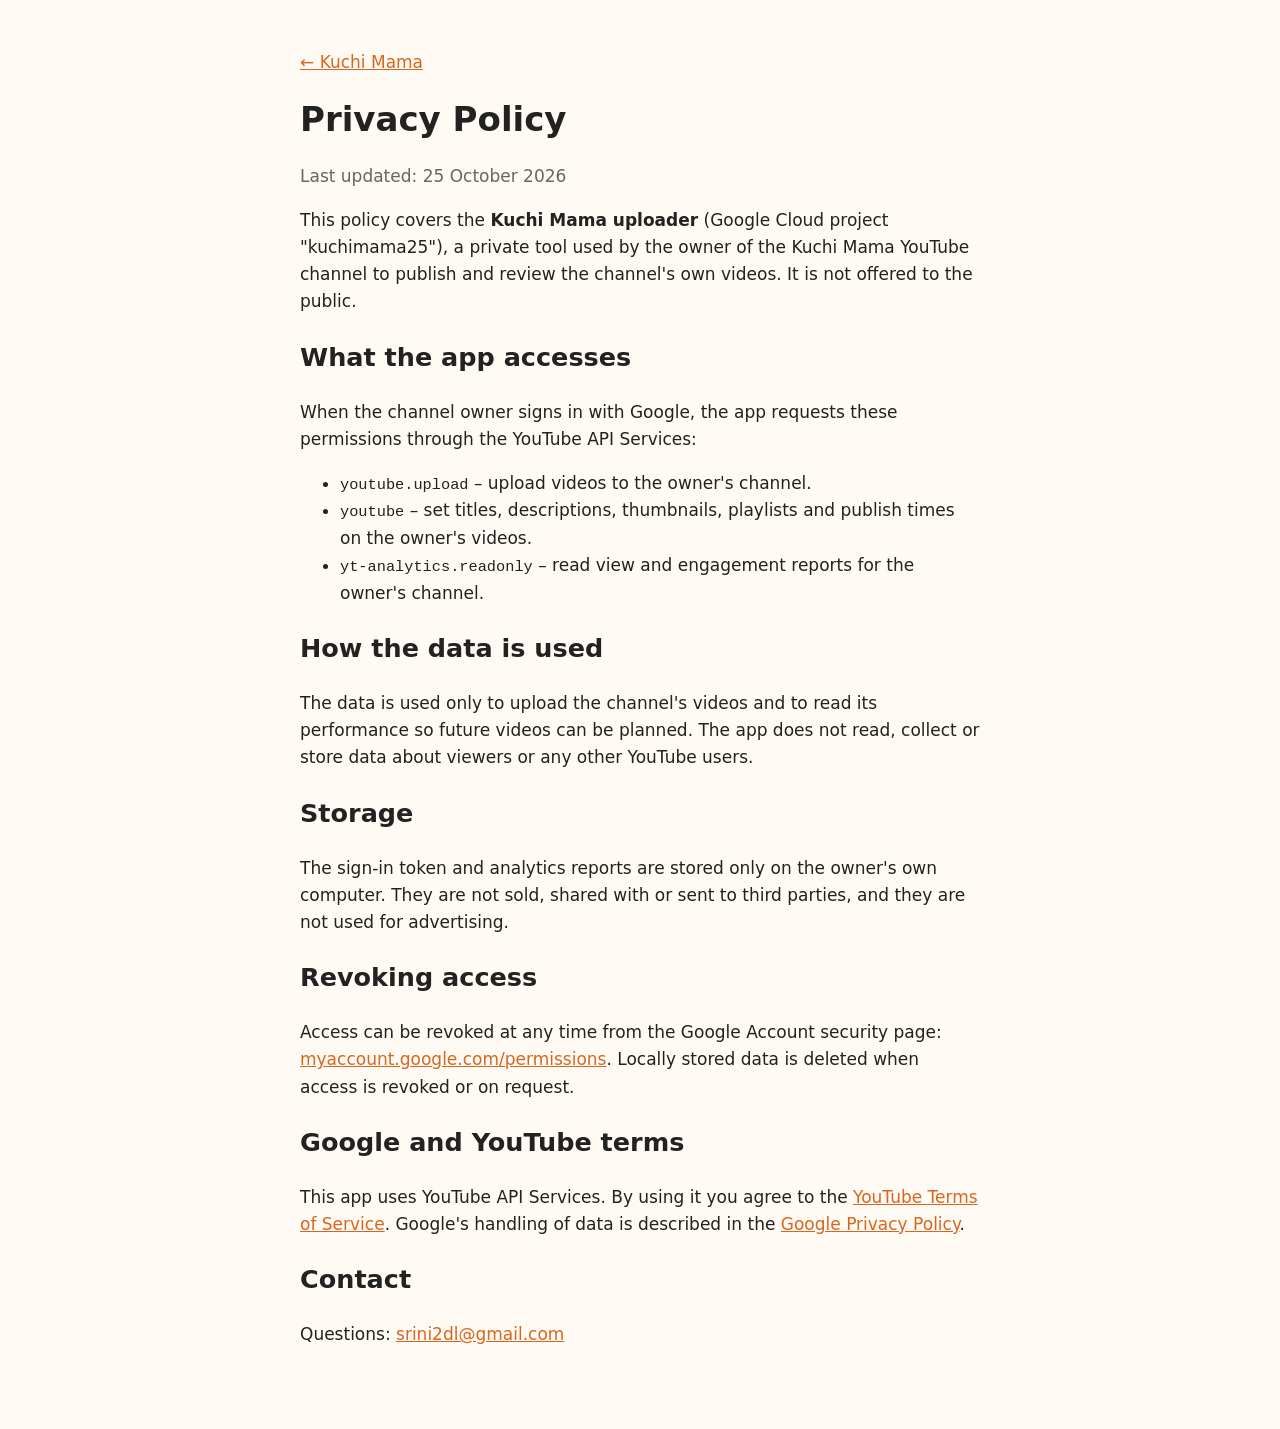
==== privacy.html @ 7ccf92d2 "Kuchi Mama home and privacy policy pages Co-Authored-By: Claude Opus 5.5 <noreply@anthropic.com>" ====
<!doctype html>
<html lang="en">
<head>
<meta charset="utf-8">
<meta name="viewport" content="width=device-width, initial-scale=1">
<title>Privacy Policy – Kuchi Mama</title>
<link rel="stylesheet" href="style.css">
</head>
<body>
<main>
<p><a href="./">← Kuchi Mama</a></p>
<h1>Privacy Policy</h1>
<p class="muted">Last updated: 25 October 2026</p>

<p>This policy covers the <strong>Kuchi Mama uploader</strong> (Google Cloud project "kuchimama25"), a private tool used by the owner of the Kuchi Mama YouTube channel to publish and review the channel's own videos. It is not offered to the public.</p>

<h2>What the app accesses</h2>
<p>When the channel owner signs in with Google, the app requests these permissions through the YouTube API Services:</p>
<ul>
  <li><code>youtube.upload</code> – upload videos to the owner's channel.</li>
  <li><code>youtube</code> – set titles, descriptions, thumbnails, playlists and publish times on the owner's videos.</li>
  <li><code>yt-analytics.readonly</code> – read view and engagement reports for the owner's channel.</li>
</ul>

<h2>How the data is used</h2>
<p>The data is used only to upload the channel's videos and to read its performance so future videos can be planned. The app does not read, collect or store data about viewers or any other YouTube users.</p>

<h2>Storage</h2>
<p>The sign-in token and analytics reports are stored only on the owner's own computer. They are not sold, shared with or sent to third parties, and they are not used for advertising.</p>

<h2>Revoking access</h2>
<p>Access can be revoked at any time from the Google Account security page: <a href="https://myaccount.google.com/permissions">myaccount.google.com/permissions</a>. Locally stored data is deleted when access is revoked or on request.</p>

<h2>Google and YouTube terms</h2>
<p>This app uses YouTube API Services. By using it you agree to the <a href="https://www.youtube.com/t/terms">YouTube Terms of Service</a>. Google's handling of data is described in the <a href="https://policies.google.com/privacy">Google Privacy Policy</a>.</p>

<h2>Contact</h2>
<p>Questions: <a href="mailto:srini2dl@gmail.com">srini2dl@gmail.com</a></p>
</main>
</body>
</html>
---- style.css ----
:root { --bg: #fffaf3; --fg: #222; --muted: #666; --accent: #d9661f; }
@media (prefers-color-scheme: dark) { :root { --bg: #1b1915; --fg: #eee; --muted: #aaa; --accent: #f08a46; } }
body { margin: 0; background: var(--bg); color: var(--fg); font: 17px/1.6 system-ui, sans-serif; }
main { max-width: 680px; margin: 0 auto; padding: 32px 16px 64px; }
.home { text-align: center; }
h1 { line-height: 1.2; }
a { color: var(--accent); }
.muted { color: var(--muted); }
code { font-size: 0.9em; }
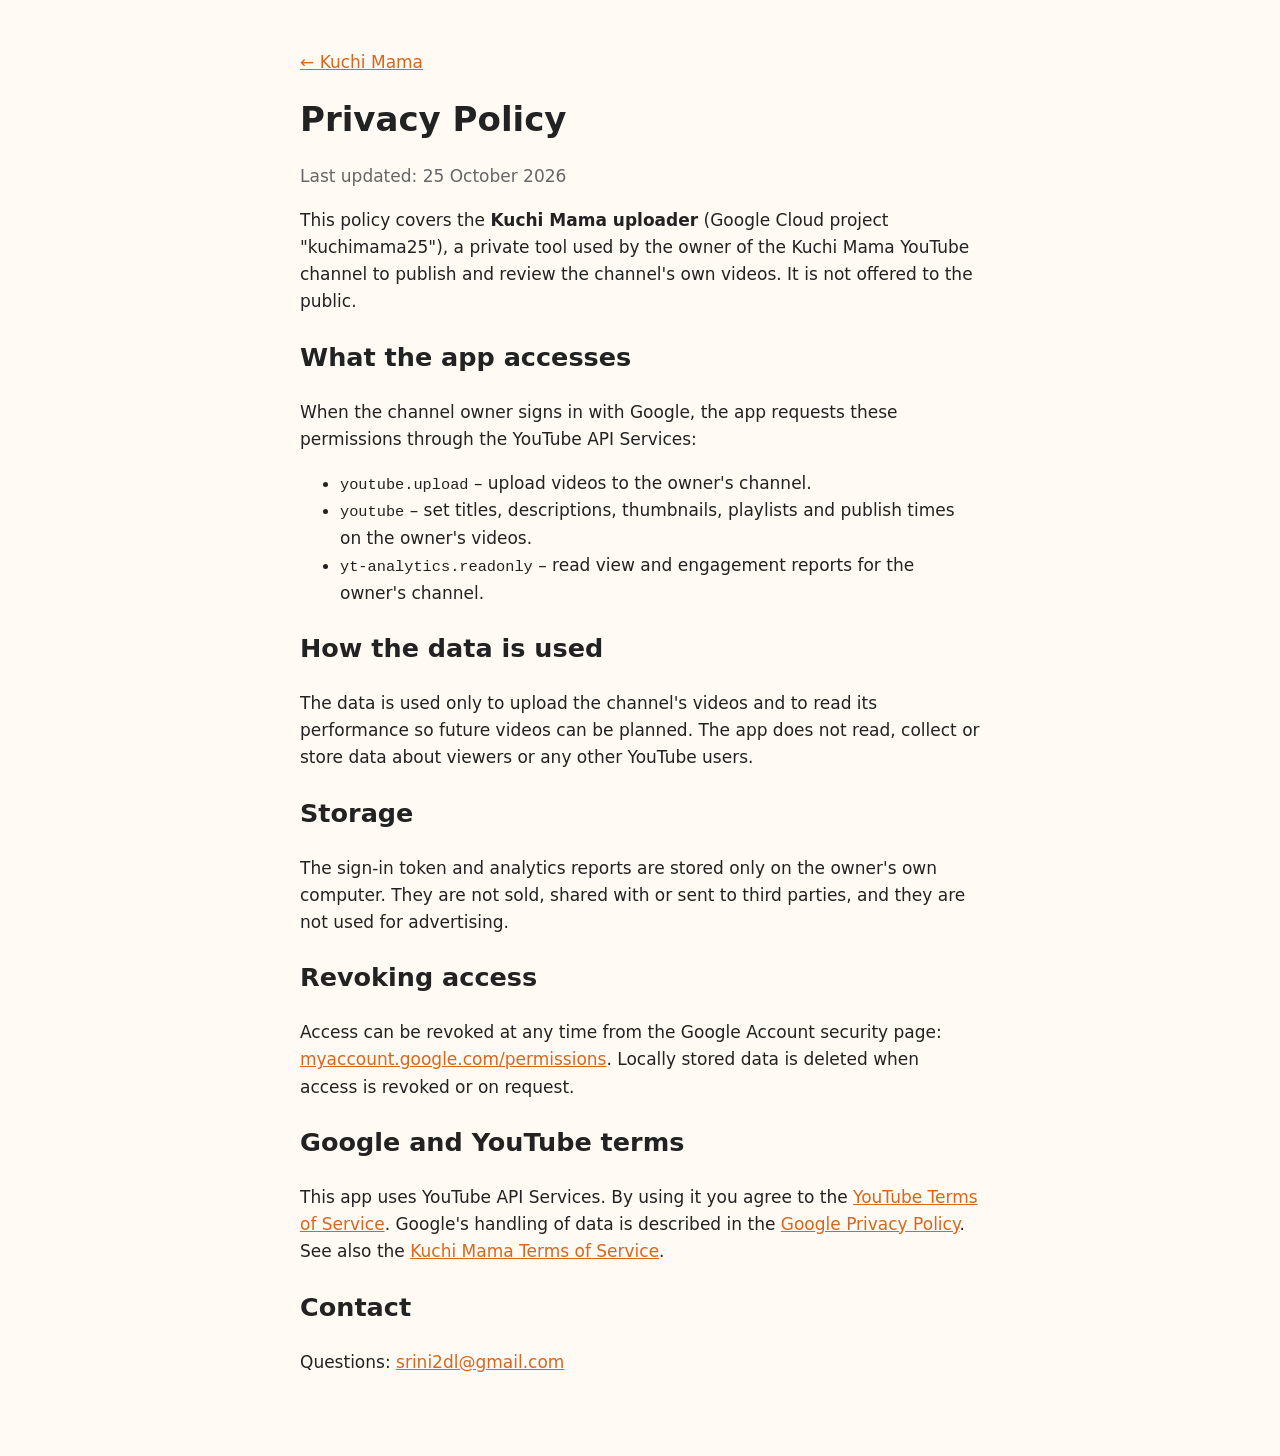
==== commit f570c1bb: "Add terms page and YouTube API Services notice Co-Authored-By: Claude Opus 5.5 <noreply@anthropic.co" ====
--- a/privacy.html
+++ b/privacy.html
@@ -32,7 +32,7 @@
 <p>Access can be revoked at any time from the Google Account security page: <a href="https://myaccount.google.com/permissions">myaccount.google.com/permissions</a>. Locally stored data is deleted when access is revoked or on request.</p>
 
 <h2>Google and YouTube terms</h2>
-<p>This app uses YouTube API Services. By using it you agree to the <a href="https://www.youtube.com/t/terms">YouTube Terms of Service</a>. Google's handling of data is described in the <a href="https://policies.google.com/privacy">Google Privacy Policy</a>.</p>
+<p>This app uses YouTube API Services. By using it you agree to the <a href="https://www.youtube.com/t/terms">YouTube Terms of Service</a>. Google's handling of data is described in the <a href="https://policies.google.com/privacy">Google Privacy Policy</a>. See also the <a href="terms.html">Kuchi Mama Terms of Service</a>.</p>
 
 <h2>Contact</h2>
 <p>Questions: <a href="mailto:srini2dl@gmail.com">srini2dl@gmail.com</a></p>
--- a/style.css
+++ b/style.css
@@ -7,3 +7,6 @@
 a { color: var(--accent); }
 .muted { color: var(--muted); }
 code { font-size: 0.9em; }
+.yt { display: inline-block; padding: 8px 16px; border-radius: 6px; background: #ff0000; color: #fff; text-decoration: none; font-weight: 600; }
+.yt-icon { font-size: 0.8em; margin-right: 4px; }
+.box { margin: 24px 0; padding: 4px 20px; border: 1px solid #ccc; border-radius: 8px; text-align: left; }
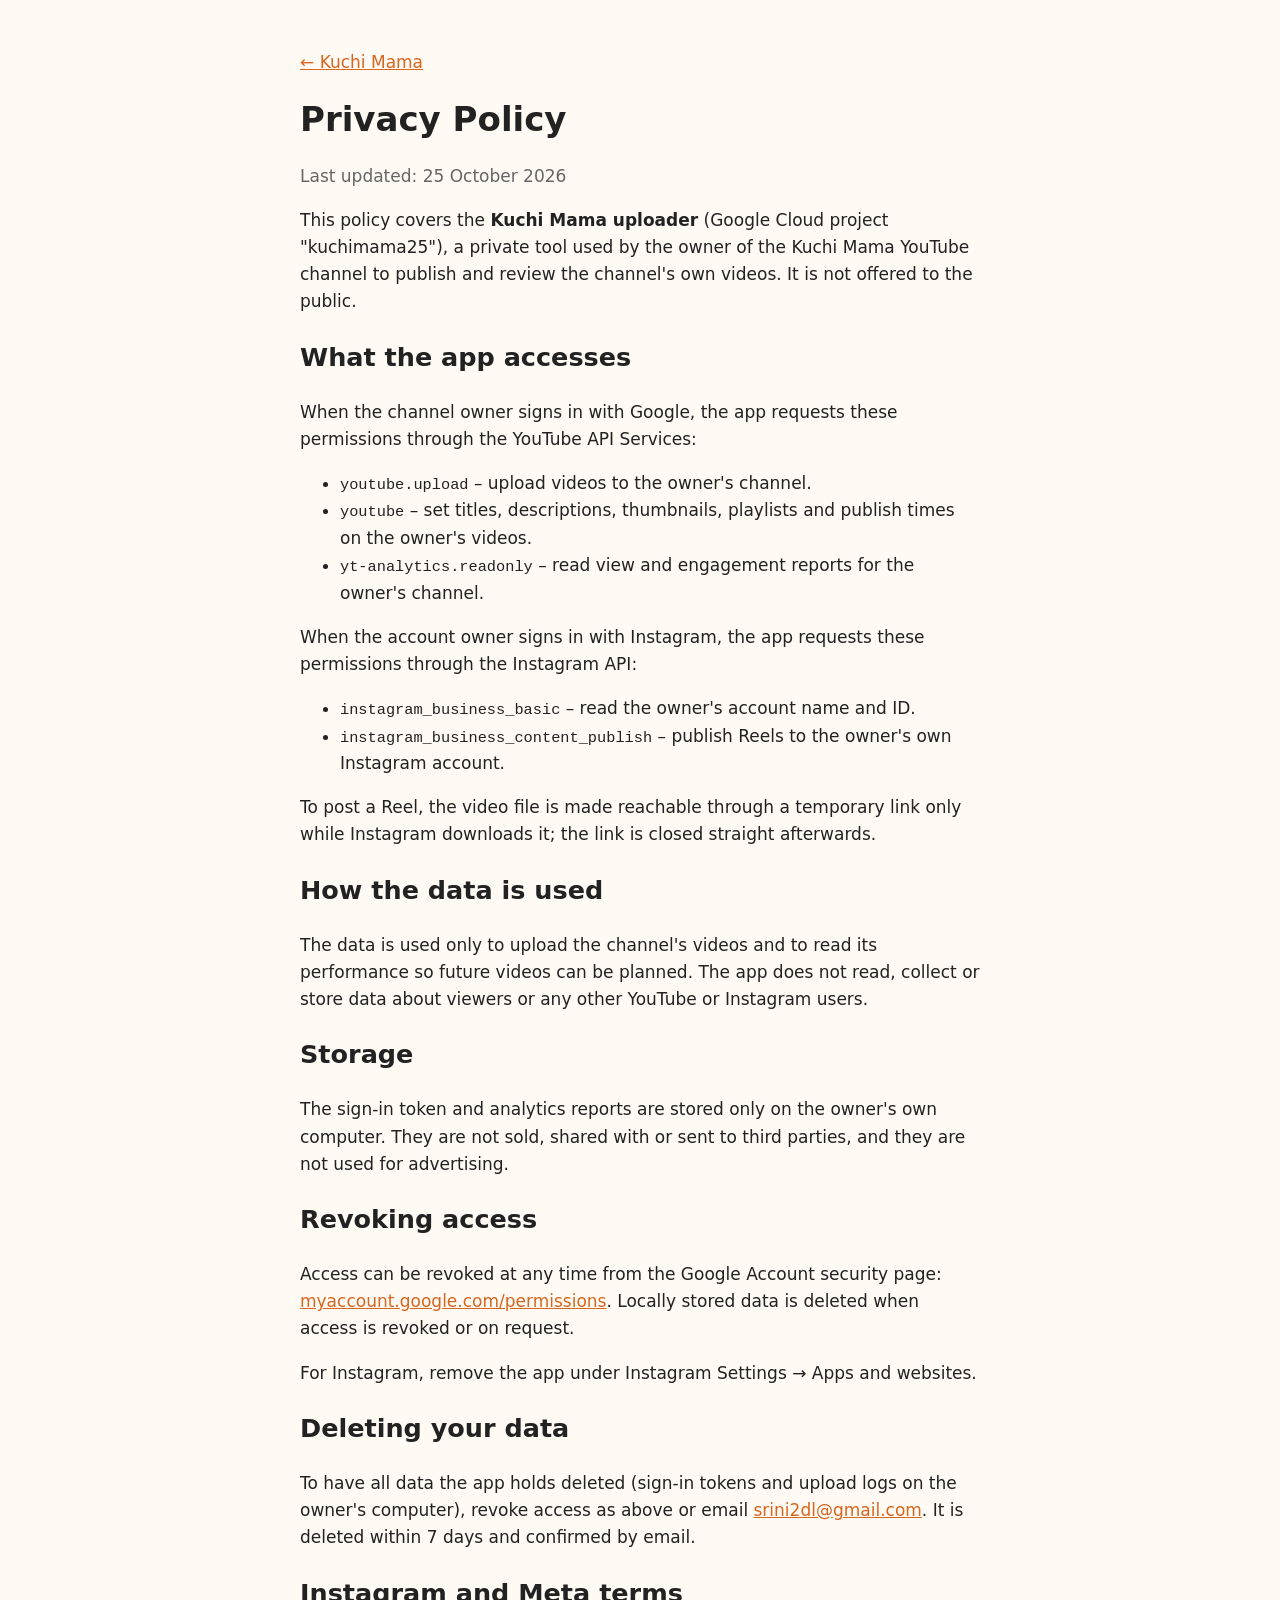
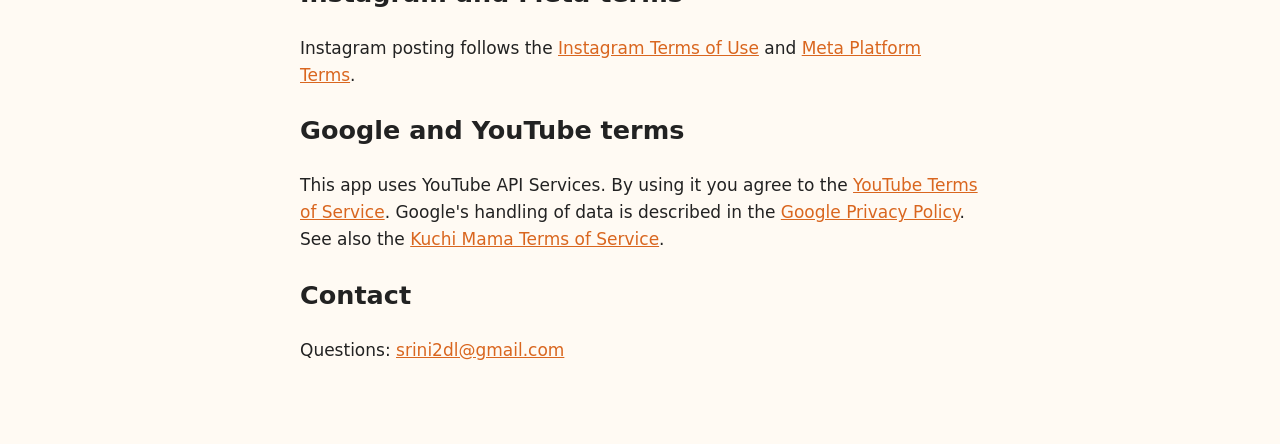
==== commit 98fe1013: "Privacy policy: add Instagram publishing and data deletion Co-Authored-By: Claude Opus 5.5 <noreply@" ====
--- a/privacy.html
+++ b/privacy.html
@@ -21,15 +21,28 @@
   <li><code>youtube</code> – set titles, descriptions, thumbnails, playlists and publish times on the owner's videos.</li>
   <li><code>yt-analytics.readonly</code> – read view and engagement reports for the owner's channel.</li>
 </ul>
+<p>When the account owner signs in with Instagram, the app requests these permissions through the Instagram API:</p>
+<ul>
+  <li><code>instagram_business_basic</code> – read the owner's account name and ID.</li>
+  <li><code>instagram_business_content_publish</code> – publish Reels to the owner's own Instagram account.</li>
+</ul>
+<p>To post a Reel, the video file is made reachable through a temporary link only while Instagram downloads it; the link is closed straight afterwards.</p>
 
 <h2>How the data is used</h2>
-<p>The data is used only to upload the channel's videos and to read its performance so future videos can be planned. The app does not read, collect or store data about viewers or any other YouTube users.</p>
+<p>The data is used only to upload the channel's videos and to read its performance so future videos can be planned. The app does not read, collect or store data about viewers or any other YouTube or Instagram users.</p>
 
 <h2>Storage</h2>
 <p>The sign-in token and analytics reports are stored only on the owner's own computer. They are not sold, shared with or sent to third parties, and they are not used for advertising.</p>
 
 <h2>Revoking access</h2>
 <p>Access can be revoked at any time from the Google Account security page: <a href="https://myaccount.google.com/permissions">myaccount.google.com/permissions</a>. Locally stored data is deleted when access is revoked or on request.</p>
+<p>For Instagram, remove the app under Instagram Settings → Apps and websites.</p>
+
+<h2 id="data-deletion">Deleting your data</h2>
+<p>To have all data the app holds deleted (sign-in tokens and upload logs on the owner's computer), revoke access as above or email <a href="mailto:srini2dl@gmail.com">srini2dl@gmail.com</a>. It is deleted within 7 days and confirmed by email.</p>
+
+<h2>Instagram and Meta terms</h2>
+<p>Instagram posting follows the <a href="https://help.instagram.com/581066165581870">Instagram Terms of Use</a> and <a href="https://developers.facebook.com/terms">Meta Platform Terms</a>.</p>
 
 <h2>Google and YouTube terms</h2>
 <p>This app uses YouTube API Services. By using it you agree to the <a href="https://www.youtube.com/t/terms">YouTube Terms of Service</a>. Google's handling of data is described in the <a href="https://policies.google.com/privacy">Google Privacy Policy</a>. See also the <a href="terms.html">Kuchi Mama Terms of Service</a>.</p>
